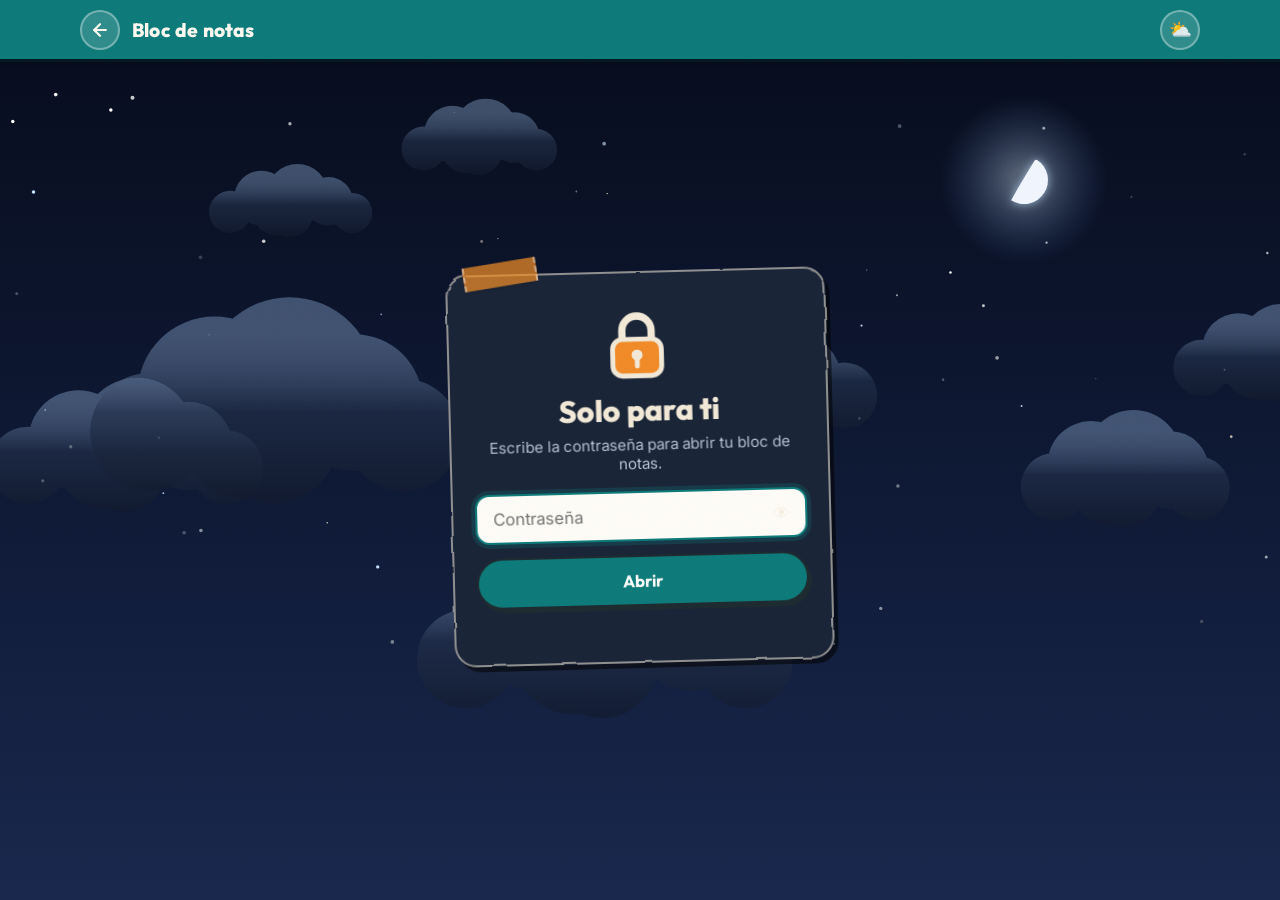
==== notas.html @ 45fec423 "Nuevo menú principal, bloc de notas y cielo compartido - index.html: menú con bienvenida, carrusel d" ====
<!DOCTYPE html>
<html lang="es">

<head>
    <meta charset="UTF-8">
    <meta name="viewport" content="width=device-width, initial-scale=1.0, viewport-fit=cover">
    <meta name="theme-color" content="#0E7C7B">
    <meta name="robots" content="noindex">
    <title>Bloc de notas</title>
    <link rel="preconnect" href="https://fonts.googleapis.com">
    <link rel="preconnect" href="https://fonts.gstatic.com" crossorigin>
    <link href="https://fonts.googleapis.com/css2?family=Inter:wght@400;500;600&family=Outfit:wght@500;600;700;800&display=swap" rel="stylesheet">
    <link rel="stylesheet" href="assets/css/base.css">
    <link rel="stylesheet" href="assets/css/notas.css">
</head>

<body>
    <canvas id="sky-canvas" aria-hidden="true"></canvas>

    <header class="nav">
        <a class="icon-btn" href="index.html" data-go aria-label="Volver al menú" title="Volver al menú">
            <svg viewBox="0 0 24 24" fill="none" stroke="currentColor" stroke-width="2.6" stroke-linecap="round" stroke-linejoin="round" aria-hidden="true"><path d="M19 12H5"/><path d="M12 19l-7-7 7-7"/></svg>
        </a>
        <span class="brand">Bloc de notas</span>
        <div class="nav-actions">
            <button type="button" class="icon-btn" id="lock-btn" aria-label="Cerrar con llave" title="Cerrar con llave" hidden>
                <svg viewBox="0 0 24 24" fill="none" stroke="currentColor" stroke-width="2.4" stroke-linecap="round" stroke-linejoin="round" aria-hidden="true"><rect x="4.5" y="10.5" width="15" height="10" rx="2.5"/><path d="M8 10.5V7.5a4 4 0 0 1 8 0v3"/></svg>
            </button>
            <button type="button" id="sky-btn" class="icon-btn" aria-label="Cambiar modo de cielo">
                <span id="sky-icon" aria-hidden="true">⛅</span>
            </button>
        </div>
    </header>

    <main class="notes-page">
        <!-- ===== Candado ===== -->
        <section class="lock-wrap" id="lock-wrap">
            <form class="lock-card paper" id="lock-form" autocomplete="off">
                <span class="tape tape-l" aria-hidden="true"></span>
                <div class="padlock" id="padlock" aria-hidden="true">
                    <svg viewBox="0 0 64 64">
                        <path class="shackle" d="M20 30V21a12 12 0 0 1 24 0v9" fill="none" stroke="currentColor" stroke-width="6" stroke-linecap="round"/>
                        <rect x="12" y="28" width="40" height="30" rx="8" fill="#F28C28" stroke="currentColor" stroke-width="4"/>
                        <circle cx="32" cy="41" r="4.5" fill="currentColor"/>
                        <path d="M32 44v6" stroke="currentColor" stroke-width="4" stroke-linecap="round"/>
                    </svg>
                </div>
                <h1 class="lock-title">Solo para ti</h1>
                <p class="lock-sub">Escribe la contraseña para abrir tu bloc de notas.</p>
                <label class="visually-hidden" for="pass">Contraseña</label>
                <div class="pass-row">
                    <input id="pass" name="pass" type="password" inputmode="text" autocapitalize="off" autocorrect="off" spellcheck="false" placeholder="Contraseña" required>
                    <button type="button" class="eye" id="eye" aria-label="Mostrar contraseña">👁</button>
                </div>
                <button class="btn btn-teal lock-submit" type="submit">Abrir</button>
                <p class="lock-msg" id="lock-msg" role="status" aria-live="polite"></p>
            </form>
        </section>

        <!-- ===== Notas ===== -->
        <section class="notes" id="notes" hidden aria-label="Notas">
            <header class="notes-head">
                <p class="notes-kicker">Para Lucy</p>
                <h1 class="notes-title">Tu bloc de notas</h1>
                <p class="notes-count" id="notes-count"></p>
            </header>
            <div class="notes-list" id="notes-list"></div>
        </section>
    </main>

    <script src="data/notas.js"></script>
    <script src="assets/js/sky.js"></script>
    <script src="assets/js/common.js"></script>
    <script src="assets/js/notas.js"></script>
</body>

</html>
---- assets/css/base.css ----
/* =========================================================
   Para Lucy · estilos base compartidos
   Concepto: "cuaderno ilustrado" sobre el cielo dinámico
   ========================================================= */

:root {
    /* Marca */
    --teal: #0E7C7B;
    --teal-deep: #0a5f5e;
    --teal-light: #3fa6a3;
    --orange: #F28C28;
    --orange-deep: #d9701a;
    --blue-asta: #24476B;
    --pink: #E0245E;

    /* Papel y tinta (día) */
    --paper: #F7F0E4;
    --paper-2: #efe4d1;
    --paper-line: rgba(14, 124, 123, 0.16);
    --ink: #1E2B30;
    --ink-soft: #4a5a60;
    --ink-rgb: 30, 43, 48;
    --on-dark: #fffaf2;

    /* Tipografía */
    --font-title: "Outfit", "Segoe UI", system-ui, sans-serif;
    --font-body: "Inter", "Segoe UI", system-ui, sans-serif;

    /* Formas */
    --radius-lg: 22px;
    --radius: 16px;
    --radius-sm: 10px;
    --sticker: 4px 5px 0 rgba(var(--ink-rgb), 0.9);
    --sticker-lift: 7px 10px 0 rgba(var(--ink-rgb), 0.9);
    --nav-h: 62px;

    --ease-soft: cubic-bezier(0.22, 1, 0.36, 1);
    --ease-pop: cubic-bezier(0.34, 1.56, 0.64, 1);
}

/* Atardecer: papel durazno */
[data-theme="sunset"] {
    --paper: #fbe9dc;
    --paper-2: #f4d6c4;
    --paper-line: rgba(160, 60, 90, 0.16);
    --ink: #2b1731;
    --ink-soft: #6a4660;
    --ink-rgb: 43, 23, 49;
}

/* Noche: papel tinta */
[data-theme="night"] {
    --paper: #1a2538;
    --paper-2: #223049;
    --paper-line: rgba(120, 170, 220, 0.14);
    --ink: #f3ead9;
    --ink-soft: #b7c3d6;
    --ink-rgb: 6, 10, 22;
    --sticker: 4px 5px 0 rgba(0, 0, 0, 0.55);
    --sticker-lift: 7px 10px 0 rgba(0, 0, 0, 0.55);
}

*,
*::before,
*::after {
    box-sizing: border-box;
}

html {
    -webkit-text-size-adjust: 100%;
    scroll-behavior: smooth;
    scroll-padding-top: calc(var(--nav-h) + 12px);
}

body {
    margin: 0;
    min-height: 100vh;
    min-height: 100dvh;
    font-family: var(--font-body);
    color: var(--ink);
    background: #74aee2;
    transition: background 0.6s;
    -webkit-tap-highlight-color: transparent;
    overflow-x: hidden;
}

/* Grano de papel muy sutil sobre todo */
body::after {
    content: "";
    position: fixed;
    inset: 0;
    pointer-events: none;
    z-index: 90;
    opacity: 0.07;
    mix-blend-mode: multiply;
    background-image: url("data:image/svg+xml;utf8,<svg xmlns='http://www.w3.org/2000/svg' width='160' height='160'><filter id='n'><feTurbulence type='fractalNoise' baseFrequency='0.9' numOctaves='2' stitchTiles='stitch'/></filter><rect width='100%' height='100%' filter='url(%23n)'/></svg>");
}

img {
    max-width: 100%;
    display: block;
}

a {
    color: inherit;
}

button,
input {
    font: inherit;
    color: inherit;
}

:focus-visible {
    outline: 3px solid var(--orange);
    outline-offset: 3px;
    border-radius: 6px;
}

[hidden] {
    display: none !important;
}

.visually-hidden {
    position: absolute;
    width: 1px;
    height: 1px;
    overflow: hidden;
    clip-path: inset(50%);
    white-space: nowrap;
}

[data-theme="sunset"] body {
    background: #8a3f6e;
}

[data-theme="night"] body {
    background: #0d152a;
}

/* ---------- Cielo ---------- */
#sky-canvas {
    position: fixed;
    inset: 0;
    width: 100vw;
    height: 100vh;
    z-index: -1;
    pointer-events: none;
}

/* ---------- Barra superior ---------- */
.nav {
    position: fixed;
    top: 0;
    left: 0;
    right: 0;
    z-index: 50;
    height: calc(var(--nav-h) + env(safe-area-inset-top, 0px));
    padding: env(safe-area-inset-top, 0px) 16px 0;
    display: flex;
    align-items: center;
    gap: 12px;
    background: var(--teal);
    color: var(--on-dark);
    border-bottom: 3px solid rgba(var(--ink-rgb), 0.85);
    box-shadow: 0 6px 0 rgba(var(--ink-rgb), 0.12);
}

.brand {
    display: inline-flex;
    align-items: center;
    gap: 8px;
    font-family: var(--font-title);
    font-weight: 800;
    font-size: 1.3rem;
    letter-spacing: 0.01em;
    text-decoration: none;
    color: var(--on-dark);
    white-space: nowrap;
}

.brand-star {
    width: 22px;
    height: 22px;
    color: var(--orange);
    animation: star-spin 9s linear infinite;
    filter: drop-shadow(0 0 6px rgba(242, 140, 40, 0.6));
}

@keyframes star-spin {
    to { transform: rotate(360deg); }
}

.nav-links {
    display: none;
    margin-left: auto;
    gap: 4px;
}

.nav-links a {
    padding: 8px 14px;
    border-radius: 999px;
    text-decoration: none;
    font-family: var(--font-title);
    font-weight: 600;
    font-size: 0.95rem;
    color: rgba(255, 250, 242, 0.85);
    transition: background 0.2s, color 0.2s;
}

.nav-links a:hover {
    background: rgba(255, 255, 255, 0.14);
    color: #fff;
}

.nav-actions {
    margin-left: auto;
    display: flex;
    gap: 8px;
}

.nav-links + .nav-actions {
    margin-left: 8px;
}

.icon-btn {
    width: 40px;
    height: 40px;
    flex: none;
    display: inline-flex;
    align-items: center;
    justify-content: center;
    border-radius: 50%;
    border: 2px solid rgba(255, 255, 255, 0.35);
    background: rgba(255, 255, 255, 0.14);
    color: var(--on-dark);
    font-size: 1.15rem;
    line-height: 1;
    cursor: pointer;
    text-decoration: none;
    transition: transform 0.25s var(--ease-pop), background 0.2s;
}

.icon-btn:hover {
    transform: scale(1.1);
    background: rgba(255, 255, 255, 0.24);
}

.icon-btn:active {
    transform: scale(0.92);
}

.icon-btn svg {
    width: 20px;
    height: 20px;
}

@media (min-width: 820px) {
    .nav {
        padding-left: max(24px, calc((100vw - 1120px) / 2));
        padding-right: max(24px, calc((100vw - 1120px) / 2));
    }

    .nav-links {
        display: flex;
    }
}

/* ---------- Papel / sticker ---------- */
.paper {
    position: relative;
    background: var(--paper);
    color: var(--ink);
    border-radius: var(--radius-lg);
    box-shadow: var(--sticker);
}

/* Borde con trazo "a mano" (el filtro solo afecta al borde, no al texto) */
.paper::before,
.sketch::before {
    content: "";
    position: absolute;
    inset: 0;
    border: 2.5px solid rgba(var(--ink-rgb), 0.92);
    border-radius: inherit;
    filter: url(#rough);
    pointer-events: none;
    z-index: 3;
}

[data-theme="night"] .paper::before,
[data-theme="night"] .sketch::before {
    border-color: rgba(243, 234, 217, 0.55);
}

/* ---------- Cinta adhesiva ---------- */
.tape {
    position: absolute;
    top: -12px;
    width: 74px;
    height: 24px;
    z-index: 6;
    background: rgba(242, 140, 40, 0.72);
    border-left: 2px dashed rgba(255, 255, 255, 0.45);
    border-right: 2px dashed rgba(255, 255, 255, 0.45);
    box-shadow: 0 2px 4px rgba(0, 0, 0, 0.12);
}

.tape-l {
    left: 18px;
    transform: rotate(-8deg);
}

.tape-r {
    right: 18px;
    transform: rotate(7deg);
    background: rgba(14, 124, 123, 0.62);
}

/* ---------- Botones ---------- */
.btn {
    position: relative;
    display: inline-flex;
    align-items: center;
    justify-content: center;
    gap: 8px;
    padding: 12px 22px;
    border-radius: 999px;
    border: 2.5px solid #1E2B30;
    background: var(--orange);
    color: #1E2B30;
    font-family: var(--font-title);
    font-weight: 700;
    font-size: 1rem;
    text-decoration: none;
    cursor: pointer;
    box-shadow: 3px 4px 0 #1E2B30;
    transition: transform 0.2s var(--ease-pop), box-shadow 0.2s;
}

.btn:hover {
    transform: translate(-1px, -3px);
    box-shadow: 5px 7px 0 #1E2B30;
}

.btn:active {
    transform: translate(2px, 2px);
    box-shadow: 1px 1px 0 #1E2B30;
}

.btn-teal {
    background: var(--teal);
    color: #fff;
}

/* ---------- Aviso flotante ---------- */
.toast {
    position: fixed;
    left: 50%;
    top: calc(var(--nav-h) + 14px + env(safe-area-inset-top, 0px));
    transform: translate(-50%, -10px);
    z-index: 80;
    padding: 10px 18px;
    border-radius: 999px;
    background: #1E2B30;
    color: #fffaf2;
    font-weight: 600;
    font-size: 0.92rem;
    opacity: 0;
    pointer-events: none;
    transition: opacity 0.25s, transform 0.25s var(--ease-soft);
    white-space: nowrap;
}

.toast.show {
    opacity: 1;
    transform: translate(-50%, 0);
}

/* ---------- Cortina de transición entre páginas ---------- */
.curtain {
    position: fixed;
    inset: 0;
    z-index: 100;
    background: var(--teal);
    pointer-events: none;
    transform: translateY(100%);
    display: flex;
    align-items: center;
    justify-content: center;
}

.curtain:not(.cover):not(.start):not(.leave) {
    visibility: hidden;
}

.curtain svg {
    width: 54px;
    height: 54px;
    color: var(--orange);
    opacity: 0;
    transition: opacity 0.2s;
}

.curtain.cover {
    transform: translateY(0);
    transition: transform 0.55s var(--ease-soft);
    pointer-events: auto;
}

.curtain.cover svg {
    opacity: 1;
    animation: star-spin 1.2s linear infinite;
}

.curtain.leave {
    transform: translateY(-100%);
    transition: transform 0.6s var(--ease-soft);
}

.curtain.start {
    transform: translateY(0);
    transition: none;
}

/* ---------- Revelado al hacer scroll ---------- */
.reveal {
    opacity: 0;
    transform: rotate(var(--r, 0deg));
}

.reveal.in {
    opacity: 1;
    animation: reveal-in 0.85s var(--ease-pop) var(--d, 0ms) backwards;
}

@keyframes reveal-in {
    from { opacity: 0; transform: translateY(28px) rotate(calc(var(--r, 0deg) * 3)) scale(0.96); }
    to { opacity: 1; transform: rotate(var(--r, 0deg)); }
}

@media (prefers-reduced-motion: reduce) {
    *,
    *::before,
    *::after {
        animation-duration: 0.01ms !important;
        animation-iteration-count: 1 !important;
        transition-duration: 0.01ms !important;
        scroll-behavior: auto !important;
    }

    .reveal {
        opacity: 1;
    }
}
---- assets/css/notas.css ----
/* =========================================================
   Bloc de notas (notas.html)
   ========================================================= */

.nav .brand {
    margin-right: auto;
    font-size: 1.2rem;
}

.notes-page {
    position: relative;
    z-index: 1;
    width: 100%;
    max-width: 760px;
    margin: 0 auto;
    padding: calc(var(--nav-h) + env(safe-area-inset-top, 0px) + 26px) 16px calc(40px + env(safe-area-inset-bottom, 0px));
}

/* ---------- Candado ---------- */
.lock-wrap {
    min-height: calc(100dvh - var(--nav-h) - 80px);
    display: flex;
    align-items: center;
    justify-content: center;
}

.lock-card {
    width: min(100%, 380px);
    padding: 34px 24px 24px;
    text-align: center;
    transform: rotate(-1.5deg);
    animation: lock-in 0.8s var(--ease-pop) both;
}

@keyframes lock-in {
    from { opacity: 0; transform: translateY(40px) rotate(-6deg) scale(0.92); }
    to { opacity: 1; transform: rotate(-1.5deg); }
}

.lock-card.shake {
    animation: shake 0.45s;
}

@keyframes shake {
    0%, 100% { transform: rotate(-1.5deg) translateX(0); }
    20% { transform: rotate(-1.5deg) translateX(-10px); }
    40% { transform: rotate(-1.5deg) translateX(9px); }
    60% { transform: rotate(-1.5deg) translateX(-6px); }
    80% { transform: rotate(-1.5deg) translateX(4px); }
}

.lock-card.opening {
    animation: lock-out 0.7s var(--ease-soft) 0.45s forwards;
}

@keyframes lock-out {
    to { opacity: 0; transform: translateY(-30px) rotate(4deg) scale(0.9); }
}

.padlock {
    width: 78px;
    height: 78px;
    margin: 0 auto 8px;
    color: var(--ink);
    animation: bob 3s ease-in-out infinite;
}

.padlock svg {
    width: 100%;
    height: 100%;
    overflow: visible;
}

.shackle {
    transform-origin: 44px 30px;
    transition: transform 0.45s var(--ease-pop);
}

.opening .shackle {
    transform: translateY(-7px) rotate(28deg);
}

@keyframes bob {
    0%, 100% { transform: translateY(0); }
    50% { transform: translateY(-6px); }
}

.lock-title {
    margin: 0;
    font-family: var(--font-title);
    font-weight: 800;
    font-size: 1.9rem;
}

.lock-sub {
    margin: 6px 0 18px;
    color: var(--ink-soft);
    font-size: 0.95rem;
}

.pass-row {
    position: relative;
}

.pass-row input {
    width: 100%;
    padding: 13px 48px 13px 16px;
    border-radius: 14px;
    border: 2.5px solid rgba(var(--ink-rgb), 0.9);
    background: #fffdf8;
    color: #1E2B30;
    font-size: 1.05rem;
    box-shadow: inset 2px 2px 0 rgba(30, 43, 48, 0.08);
    outline: none;
    transition: border-color 0.2s, box-shadow 0.2s;
}

[data-theme="night"] .pass-row input {
    border-color: rgba(243, 234, 217, 0.6);
}

.pass-row input:focus {
    border-color: var(--teal);
    box-shadow: 0 0 0 4px rgba(14, 124, 123, 0.25);
}

.eye {
    position: absolute;
    right: 6px;
    top: 50%;
    transform: translateY(-50%);
    width: 38px;
    height: 38px;
    border: 0;
    border-radius: 10px;
    background: transparent;
    font-size: 1.1rem;
    cursor: pointer;
    opacity: 0.6;
}

.eye[aria-pressed="true"] {
    opacity: 1;
}

.lock-submit {
    width: 100%;
    margin-top: 14px;
    padding: 13px;
    font-size: 1.05rem;
}

.lock-msg {
    min-height: 1.4em;
    margin: 12px 0 0;
    font-weight: 600;
    font-size: 0.92rem;
    color: var(--pink);
}

[data-theme="night"] .lock-msg {
    color: #ff8fb0;
}

/* ---------- Lista de notas ---------- */
.notes-head {
    margin-bottom: 26px;
    animation: head-in 0.7s var(--ease-pop) both;
}

@keyframes head-in {
    from { opacity: 0; transform: translateY(20px); }
    to { opacity: 1; transform: none; }
}

.notes-kicker {
    display: inline-block;
    margin: 0 0 8px;
    padding: 5px 12px;
    border-radius: 999px;
    background: var(--orange);
    color: #1E2B30;
    border: 2px solid #1E2B30;
    font-family: var(--font-title);
    font-weight: 800;
    font-size: 0.8rem;
    box-shadow: 2px 3px 0 #1E2B30;
}

.notes-title {
    margin: 0;
    font-family: var(--font-title);
    font-weight: 800;
    font-size: clamp(2rem, 8vw, 2.8rem);
    line-height: 1.05;
    color: #fff;
    -webkit-text-stroke: 1.5px #1E2B30;
    paint-order: stroke fill;
    text-shadow: 3px 4px 0 #1E2B30;
}

.notes-count {
    display: inline-block;
    margin: 12px 0 0;
    padding: 6px 12px;
    border-radius: 12px;
    background: rgba(247, 240, 228, 0.88);
    color: #1E2B30;
    font-weight: 600;
    font-size: 0.9rem;
    box-shadow: 2px 3px 0 rgba(30, 43, 48, 0.85);
}

.notes-list {
    display: flex;
    flex-direction: column;
    gap: 34px;
}

.note {
    position: relative;
    padding: 30px 22px 24px 44px;
    border-radius: var(--radius);
    background:
        linear-gradient(90deg, transparent 28px, rgba(224, 36, 94, 0.4) 28px, rgba(224, 36, 94, 0.4) 30px, transparent 30px),
        repeating-linear-gradient(180deg, transparent 0 29px, var(--paper-line) 29px 31px),
        var(--paper);
    background-position: 0 0, 0 14px, 0 0;
    color: var(--ink);
    box-shadow: var(--sticker);
}

.note:nth-child(odd) { --r: -0.8deg; }
.note:nth-child(even) { --r: 0.9deg; }

.note .tape {
    left: 50%;
    margin-left: -37px;
    transform: rotate(-3deg);
}

.note:nth-child(even) .tape {
    background: rgba(14, 124, 123, 0.62);
    transform: rotate(4deg);
}

.note-date {
    display: inline-flex;
    align-items: center;
    gap: 6px;
    margin: 0 0 4px;
    font-family: var(--font-title);
    font-weight: 700;
    font-size: 0.82rem;
    letter-spacing: 0.03em;
    color: var(--teal);
}

[data-theme="night"] .note-date {
    color: #5ed0cc;
}

.note-new {
    padding: 2px 8px;
    border-radius: 999px;
    background: var(--orange);
    color: #1E2B30;
    font-size: 0.7rem;
}

.note-title {
    margin: 0 0 10px;
    font-family: var(--font-title);
    font-weight: 800;
    font-size: 1.45rem;
    line-height: 1.2;
}

.note-text {
    margin: 0;
    font-size: 1.02rem;
    line-height: 30px;
    white-space: pre-wrap;
    overflow-wrap: anywhere;
}

.note-sign {
    margin: 14px 0 0;
    text-align: right;
    font-family: var(--font-title);
    font-weight: 700;
    color: var(--orange-deep);
}

.empty {
    padding: 30px 22px;
    text-align: center;
    font-family: var(--font-title);
    font-weight: 700;
    font-size: 1.1rem;
}
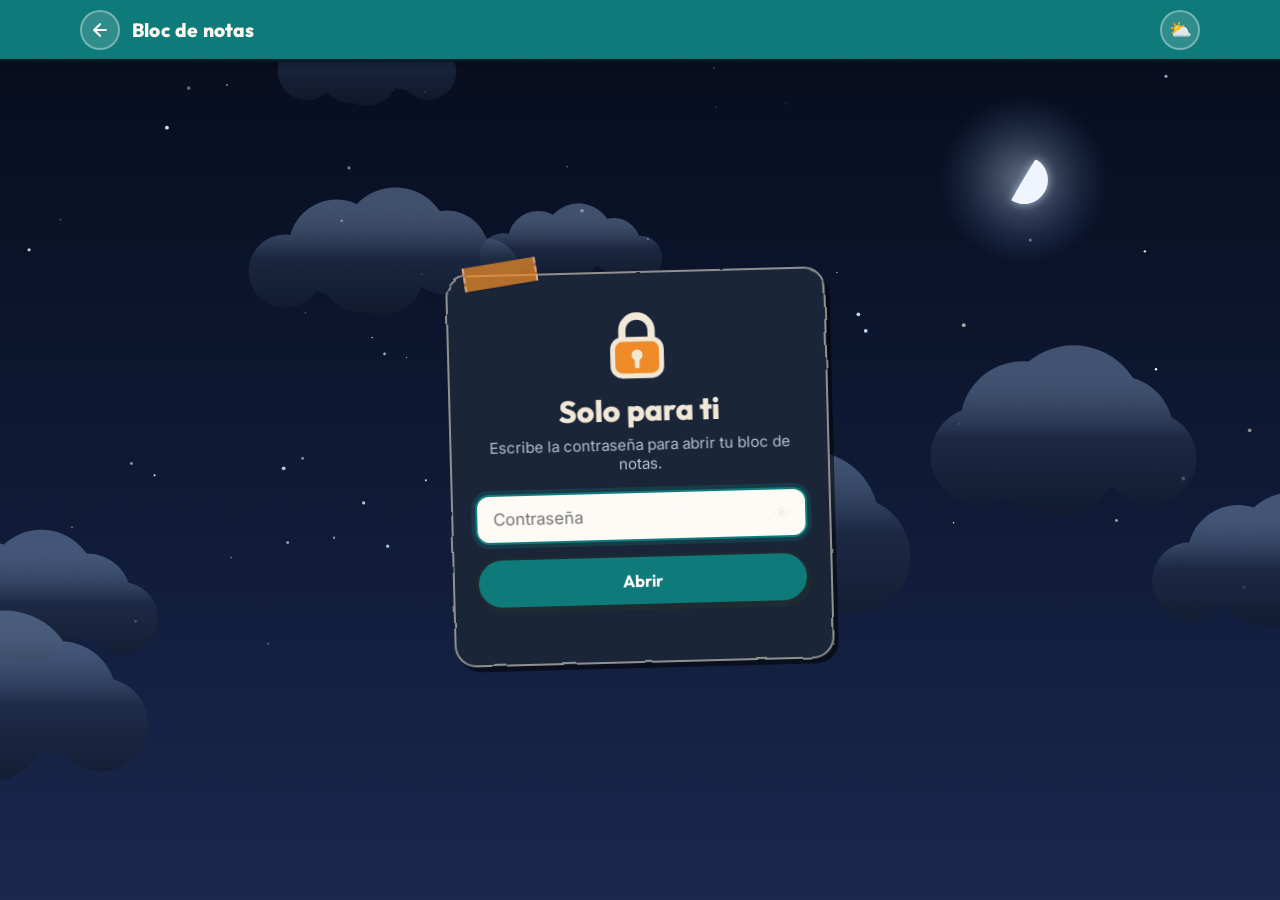
==== commit eac4a32b: "Cargar notas.js sin caché para que las notas nuevas aparezcan al momento Co-Authored-By: Claude Opus" ====
--- a/notas.html
+++ b/notas.html
@@ -68,7 +68,8 @@
         </section>
     </main>
 
-    <script src="data/notas.js"></script>
+    <!-- Las notas se cargan siempre frescas (evita que el navegador muestre una versión vieja) -->
+    <script>document.write('<script src="data/notas.js?v=' + Date.now() + '"><\/script>');</script>
     <script src="assets/js/sky.js"></script>
     <script src="assets/js/common.js"></script>
     <script src="assets/js/notas.js"></script>
